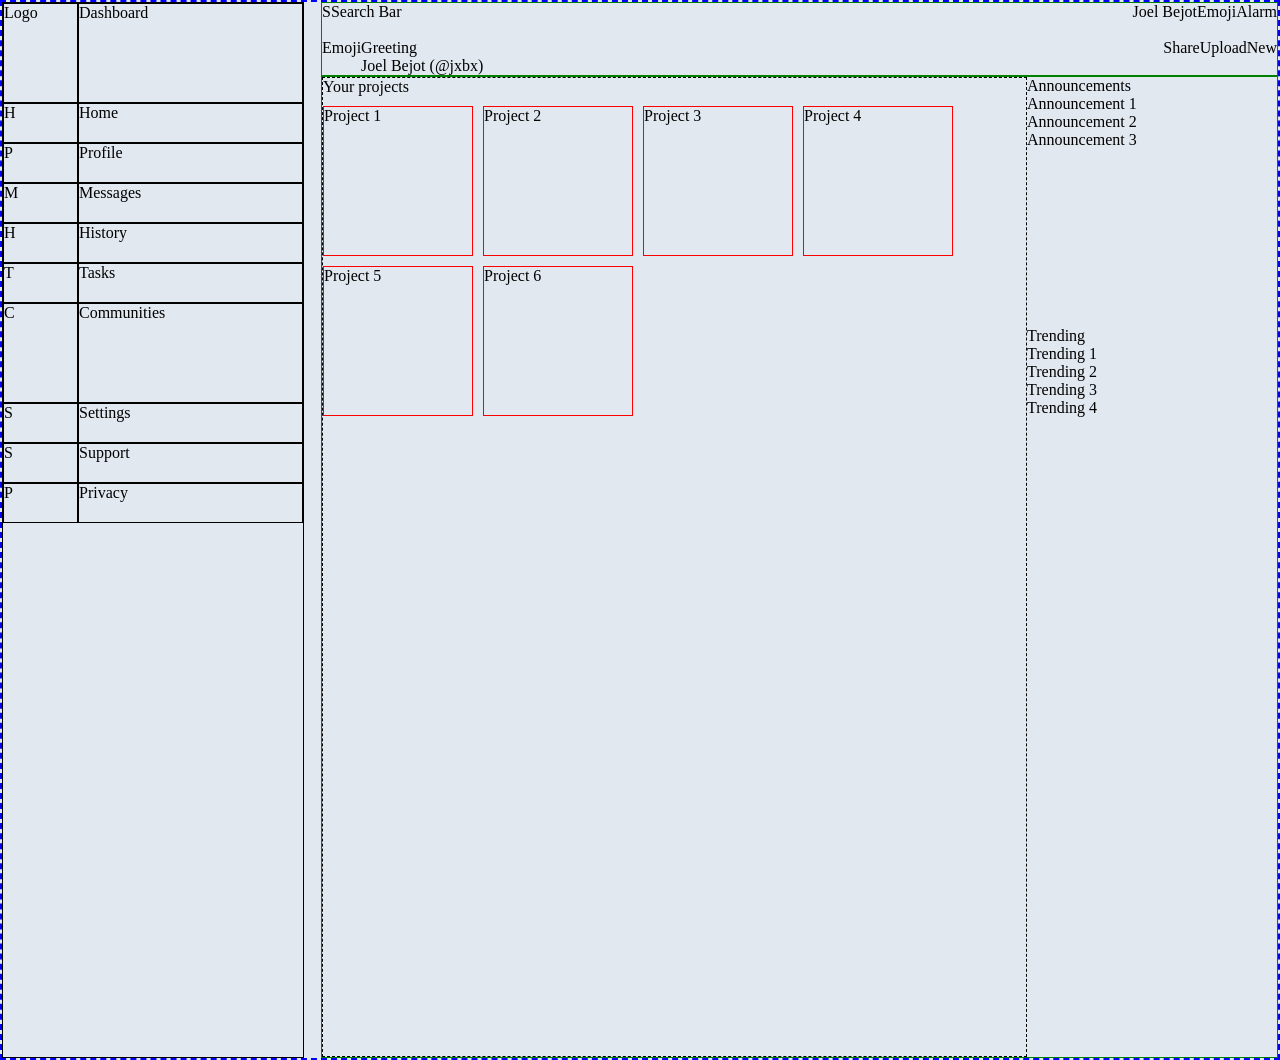
==== index.html @ d3bce4eb "working responsive frame" ====
<!DOCTYPE html>
<html lang="en">
<head>
  <meta charset="UTF-8">
  <meta name="viewport" content="width=device-width, initial-scale=1.0">
  <link rel="stylesheet" href="style.css">
  <title>Document</title>
</head>
<body>
  <div class="container">
    <div class="nav">
      <div class="nav-item">Logo</div>
      <div class="nav-item">Dashboard</div>
      <div class="nav-item">H</div>
      <div class="nav-item">Home</div>
      <div class="nav-item">P</div>
      <div class="nav-item">Profile</div>
      <div class="nav-item">M</div>
      <div class="nav-item">Messages</div>
      <div class="nav-item">H</div>
      <div class="nav-item">History</div>
      <div class="nav-item">T</div>
      <div class="nav-item">Tasks</div>
      <div class="nav-item">C</div>
      <div class="nav-item">Communities</div>
      <div class="nav-item">S</div>
      <div class="nav-item">Settings</div>
      <div class="nav-item">S</div>
      <div class="nav-item">Support</div>
      <div class="nav-item">P</div>
      <div class="nav-item">Privacy</div>
    </div>
    <div class="header">
      <div class="top-left">
        <div class="header-top">S</div>
        <div class="header-top">Search Bar</div>
      </div>
      <div class="top-right">
        <div class="header-top">Alarm</div>
        <div class="header-top">Emoji</div>
        <div class="header-top">Joel Bejot</div>
      </div>
      <div class="bottom-left">
        <div class="header-bottom">Emoji</div>
        <div class="header-bottom">
          <div class="name-top">Greeting</div>
          <div class="name-bottom">Joel Bejot (@jxbx)</div>
        </div>
      </div>
      <div class="bottom-right">
        <div class="header-bottom">New</div>
        <div class="header-bottom">Upload</div>
        <div class="header-bottom">Share</div>
      </div>
    </div>
    <div class="content">
      <div class="content-inner">
        <div class="projects">
          <div class="tile-header">Your projects</div>
          <div class="tiles">Project 1</div>
          <div class="tiles">Project 2</div>
          <div class="tiles">Project 3</div>
          <div class="tiles">Project 4</div>
          <div class="tiles">Project 5</div>
          <div class="tiles">Project 6</div>
        </div>
        <div class="right-sidebar">
          <div class="announcements">Announcements
            <div class="announcements-inner">Announcement 1</div>
            <div class="announcements-inner">Announcement 2</div>
            <div class="announcements-inner">Announcement 3</div>
          </div>
          <div class="trending">Trending
            <div class="trending-inner">Trending 1</div>
            <div class="trending-inner">Trending 2</div>
            <div class="trending-inner">Trending 3</div>
            <div class="trending-inner">Trending 4</div>
          </div>
        </div>
      </div>
    </div>
  </div>
</body>
</html>
---- style.css ----
* {
  margin: 0px;
  padding: 0px;
  background-color: #e2e8f0
}

.nav, .nav-item {
  border: 1px solid black;
}

.container {
  display: grid;
  min-width: fit-content;
  grid-template-columns: 1fr 3fr;
  border: 2px dashed blue;
}

.nav {
  grid-column: 1/2;
  grid-row: 1/3;
  display: grid;
  min-width: 200px;
  max-width: 300px;
  grid-template-columns: 1fr 3fr;
  grid-template-rows: 100px repeat(5, 40px) 100px repeat(3, 40px);
}

.header {
  grid-column: 2/3;
  grid-row: 1/2;
  display: grid;
  grid-template-rows: 1fr 1fr;
}

.top-left, .top-right, .bottom-left, .bottom-right {
  display: flex;
}

.top-left, .bottom-left {
  flex-direction: row;
}

.top-right, .bottom-right {
  flex-direction: row-reverse;
}

.top-left, .top-right {
  grid-row: 1/2;
}

.bottom-left, .bottom-right {
  grid-row: 2/3;
}

.content {
  grid-column: 2/3;
  grid-row: 2/3;
}

.header, .content {
  border: 1px solid green;
}

.content-inner {
  display: grid;
  grid-template-columns: 1fr 250px;
}

.projects {
  display: grid;
  grid-template-columns: repeat(auto-fill, 150px);
  grid-template-rows: 1fr repeat(6, 150px);
  border: 1px dashed black;
  gap: 10px;
}

.tile-header {
  grid-column: 1/-1;
}

.tiles {
  border: 1px solid red;
}

.right-sidebar {
  display: grid;
  grid-template-columns: 100%;
  grid-template-rows: 250px 250px;
}

.announcements {
  display: flex;
  flex-direction: column;
}

.trending {
  display: flex;
  flex-direction: column;
}
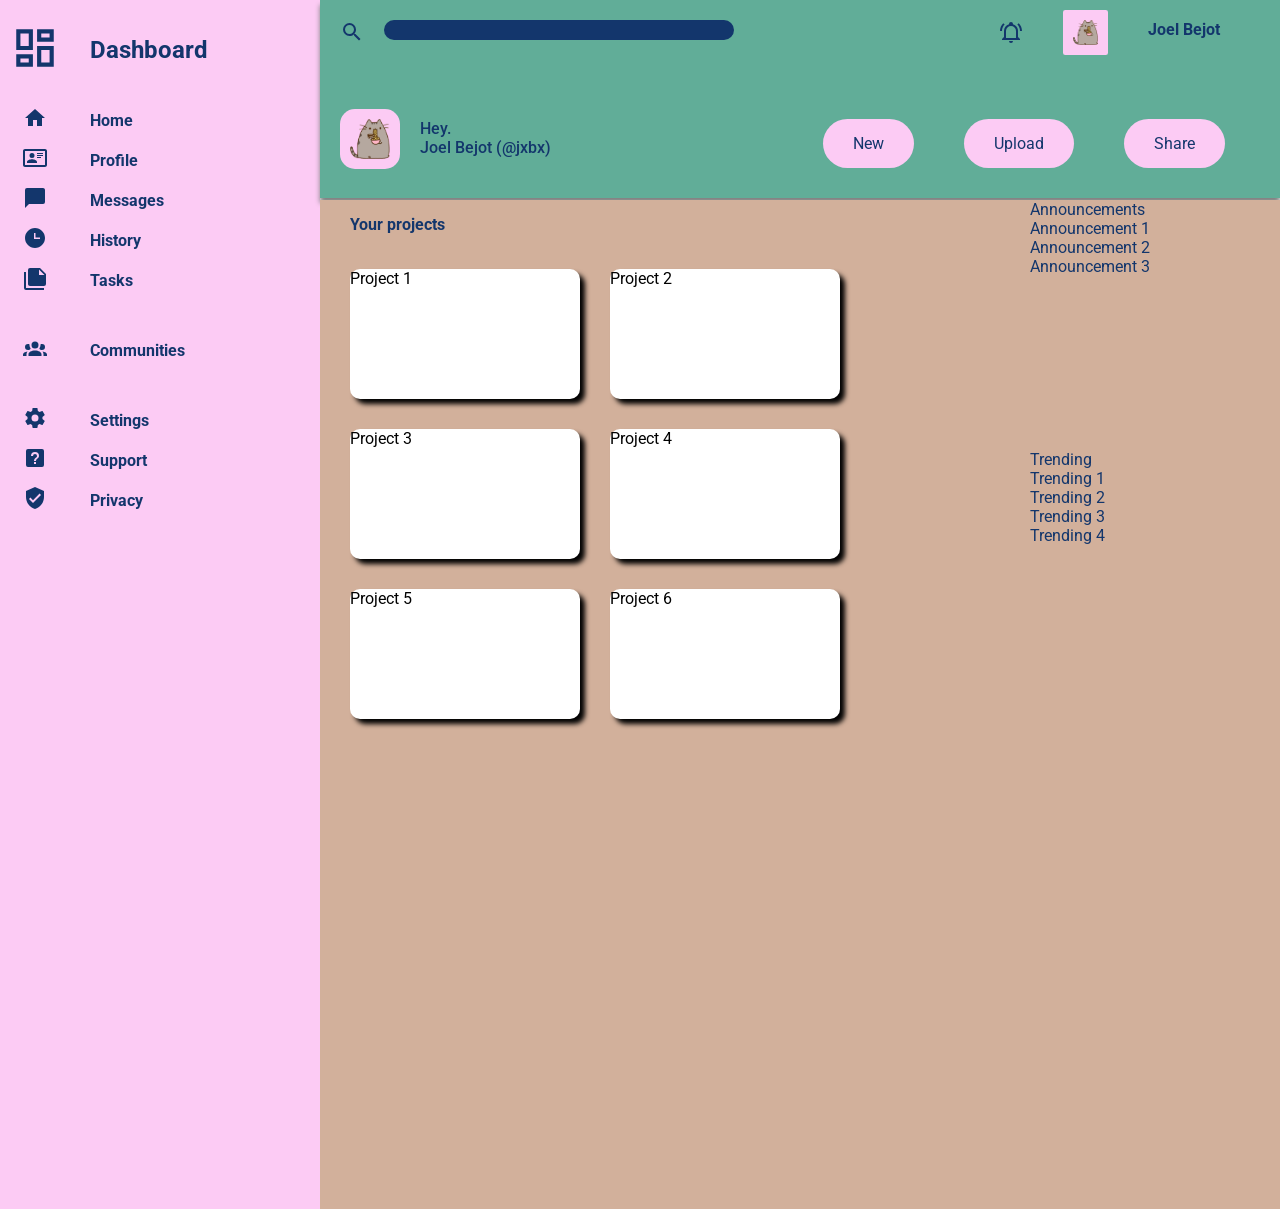
==== commit 7ef8d4d7: "working on design" ====
--- a/index.html
+++ b/index.html
@@ -4,53 +4,115 @@
   <meta charset="UTF-8">
   <meta name="viewport" content="width=device-width, initial-scale=1.0">
   <link rel="stylesheet" href="style.css">
+  <link rel="preconnect" href="https://fonts.googleapis.com">
+  <link rel="preconnect" href="https://fonts.gstatic.com" crossorigin>
+  <link href="https://fonts.googleapis.com/css2?family=Roboto:wght@400;500;700&display=swap" rel="stylesheet">
   <title>Document</title>
 </head>
 <body>
   <div class="container">
     <div class="nav">
-      <div class="nav-item">Logo</div>
-      <div class="nav-item">Dashboard</div>
-      <div class="nav-item">H</div>
-      <div class="nav-item">Home</div>
-      <div class="nav-item">P</div>
-      <div class="nav-item">Profile</div>
-      <div class="nav-item">M</div>
-      <div class="nav-item">Messages</div>
-      <div class="nav-item">H</div>
-      <div class="nav-item">History</div>
-      <div class="nav-item">T</div>
-      <div class="nav-item">Tasks</div>
-      <div class="nav-item">C</div>
-      <div class="nav-item">Communities</div>
-      <div class="nav-item">S</div>
-      <div class="nav-item">Settings</div>
-      <div class="nav-item">S</div>
-      <div class="nav-item">Support</div>
-      <div class="nav-item">P</div>
-      <div class="nav-item">Privacy</div>
+      <div class="nav-item icon">
+        <svg style="width:50px;height:50px" viewBox="0 0 24 24">
+          <path fill="currentColor" d="M19,5V7H15V5H19M9,5V11H5V5H9M19,13V19H15V13H19M9,17V19H5V17H9M21,3H13V9H21V3M11,3H3V13H11V3M21,11H13V21H21V11M11,15H3V21H11V15Z" />
+        </svg>
+      </div>
+      <div class="nav-item" id="dashboard">Dashboard</div>
+        
+        <div class="nav-item">
+          <svg style="width:50px;height:24px" viewBox="0 0 24 24">
+            <path fill="currentColor" d="M10,20V14H14V20H19V12H22L12,3L2,12H5V20H10Z" />
+          </svg>
+        </div>
+        <div class="nav-item">Home</div>
+        <div class="nav-item">
+          <svg style="width:50px;height:24px" viewBox="0 0 24 24">
+            <path fill="currentColor" d="M22,3H2C0.91,3.04 0.04,3.91 0,5V19C0.04,20.09 0.91,20.96 2,21H22C23.09,20.96 23.96,20.09 24,19V5C23.96,3.91 23.09,3.04 22,3M22,19H2V5H22V19M14,17V15.75C14,14.09 10.66,13.25 9,13.25C7.34,13.25 4,14.09 4,15.75V17H14M9,7A2.5,2.5 0 0,0 6.5,9.5A2.5,2.5 0 0,0 9,12A2.5,2.5 0 0,0 11.5,9.5A2.5,2.5 0 0,0 9,7M14,7V8H20V7H14M14,9V10H20V9H14M14,11V12H18V11H14" />
+          </svg>
+        </div>
+        <div class="nav-item">Profile</div>
+        <div class="nav-item">
+          <svg style="width:50px;height:24px" viewBox="0 0 24 24">
+            <path fill="currentColor" d="M20,2H4A2,2 0 0,0 2,4V22L6,18H20A2,2 0 0,0 22,16V4C22,2.89 21.1,2 20,2Z" />
+          </svg>
+        </div>
+        <div class="nav-item">Messages</div>
+        <div class="nav-item">
+          <svg style="width:50px;height:24px" viewBox="0 0 24 24">
+            <path fill="currentColor" d="M12 2C6.5 2 2 6.5 2 12C2 17.5 6.5 22 12 22C17.5 22 22 17.5 22 12S17.5 2 12 2M17 13H11V7H12.5V11.5H17V13Z" />
+          </svg>
+        </div>
+        <div class="nav-item">History</div>
+        <div class="nav-item">
+          <svg style="width:50px;height:24px" viewBox="0 0 24 24">
+            <path fill="currentColor" d="M16,9H21.5L16,3.5V9M7,2H17L23,8V18A2,2 0 0,1 21,20H7C5.89,20 5,19.1 5,18V4A2,2 0 0,1 7,2M3,6V22H21V24H3A2,2 0 0,1 1,22V6H3Z" />
+          </svg>
+        </div>
+        <div class="nav-item">Tasks</div>
+        <div class="nav-item">
+          <svg style="width:50px;height:24px" viewBox="0 0 24 24">
+            <path fill="currentColor" d="M12,5.5A3.5,3.5 0 0,1 15.5,9A3.5,3.5 0 0,1 12,12.5A3.5,3.5 0 0,1 8.5,9A3.5,3.5 0 0,1 12,5.5M5,8C5.56,8 6.08,8.15 6.53,8.42C6.38,9.85 6.8,11.27 7.66,12.38C7.16,13.34 6.16,14 5,14A3,3 0 0,1 2,11A3,3 0 0,1 5,8M19,8A3,3 0 0,1 22,11A3,3 0 0,1 19,14C17.84,14 16.84,13.34 16.34,12.38C17.2,11.27 17.62,9.85 17.47,8.42C17.92,8.15 18.44,8 19,8M5.5,18.25C5.5,16.18 8.41,14.5 12,14.5C15.59,14.5 18.5,16.18 18.5,18.25V20H5.5V18.25M0,20V18.5C0,17.11 1.89,15.94 4.45,15.6C3.86,16.28 3.5,17.22 3.5,18.25V20H0M24,20H20.5V18.25C20.5,17.22 20.14,16.28 19.55,15.6C22.11,15.94 24,17.11 24,18.5V20Z" />
+          </svg>
+        </div>
+        <div class="nav-item">Communities</div>
+        <div class="nav-item">
+          <svg style="width:50px;height:24px" viewBox="0 0 24 24">
+            <path fill="currentColor" d="M12,15.5A3.5,3.5 0 0,1 8.5,12A3.5,3.5 0 0,1 12,8.5A3.5,3.5 0 0,1 15.5,12A3.5,3.5 0 0,1 12,15.5M19.43,12.97C19.47,12.65 19.5,12.33 19.5,12C19.5,11.67 19.47,11.34 19.43,11L21.54,9.37C21.73,9.22 21.78,8.95 21.66,8.73L19.66,5.27C19.54,5.05 19.27,4.96 19.05,5.05L16.56,6.05C16.04,5.66 15.5,5.32 14.87,5.07L14.5,2.42C14.46,2.18 14.25,2 14,2H10C9.75,2 9.54,2.18 9.5,2.42L9.13,5.07C8.5,5.32 7.96,5.66 7.44,6.05L4.95,5.05C4.73,4.96 4.46,5.05 4.34,5.27L2.34,8.73C2.21,8.95 2.27,9.22 2.46,9.37L4.57,11C4.53,11.34 4.5,11.67 4.5,12C4.5,12.33 4.53,12.65 4.57,12.97L2.46,14.63C2.27,14.78 2.21,15.05 2.34,15.27L4.34,18.73C4.46,18.95 4.73,19.03 4.95,18.95L7.44,17.94C7.96,18.34 8.5,18.68 9.13,18.93L9.5,21.58C9.54,21.82 9.75,22 10,22H14C14.25,22 14.46,21.82 14.5,21.58L14.87,18.93C15.5,18.67 16.04,18.34 16.56,17.94L19.05,18.95C19.27,19.03 19.54,18.95 19.66,18.73L21.66,15.27C21.78,15.05 21.73,14.78 21.54,14.63L19.43,12.97Z" />
+          </svg>
+        </div>
+        <div class="nav-item">Settings</div>
+        <div class="nav-item">
+          <svg style="width:50px;height:24px" viewBox="0 0 24 24">
+            <path fill="currentColor" d="M11,18H13V16H11V18M12,6A4,4 0 0,0 8,10H10A2,2 0 0,1 12,8A2,2 0 0,1 14,10C14,12 11,11.75 11,15H13C13,12.75 16,12.5 16,10A4,4 0 0,0 12,6M5,3H19A2,2 0 0,1 21,5V19A2,2 0 0,1 19,21H5A2,2 0 0,1 3,19V5A2,2 0 0,1 5,3Z" />
+          </svg>
+        </div>
+        <div class="nav-item">Support</div>
+        <div class="nav-item">
+          <svg style="width:50px;height:24px" viewBox="0 0 24 24">
+            <path fill="currentColor" d="M10,17L6,13L7.41,11.59L10,14.17L16.59,7.58L18,9M12,1L3,5V11C3,16.55 6.84,21.74 12,23C17.16,21.74 21,16.55 21,11V5L12,1Z" />
+          </svg>
+        </div>
+        <div class="nav-item">Privacy</div>
+      
     </div>
     <div class="header">
       <div class="top-left">
-        <div class="header-top">S</div>
-        <div class="header-top">Search Bar</div>
+        <div class="header-top" id="search-magnify">
+          <label for="search-bar">
+            <svg style="width:24px;height:24px" viewBox="0 0 24 24">
+              <path fill="currentColor" d="M9.5,3A6.5,6.5 0 0,1 16,9.5C16,11.11 15.41,12.59 14.44,13.73L14.71,14H15.5L20.5,19L19,20.5L14,15.5V14.71L13.73,14.44C12.59,15.41 11.11,16 9.5,16A6.5,6.5 0 0,1 3,9.5A6.5,6.5 0 0,1 9.5,3M9.5,5C7,5 5,7 5,9.5C5,12 7,14 9.5,14C12,14 14,12 14,9.5C14,7 12,5 9.5,5Z" />
+            </svg>
+          </label>
+        </div>
+        <div class="header-top">
+          <input type="text" name="search-bar" id="search-bar">
+        </div>
       </div>
       <div class="top-right">
-        <div class="header-top">Alarm</div>
-        <div class="header-top">Emoji</div>
-        <div class="header-top">Joel Bejot</div>
+        <div class="header-top" id="name">Joel Bejot</div>
+        
+        <div class="header-top">
+          <img src="pusheen.PNG" alt="pusheen cat" id="pusheen">
+        </div>
+        <div class="header-top">
+          <svg style="width:24px;height:24px" viewBox="0 0 24 24" id="bell">
+            <path fill="currentColor" d="M10,21H14A2,2 0 0,1 12,23A2,2 0 0,1 10,21M21,19V20H3V19L5,17V11C5,7.9 7.03,5.17 10,4.29C10,4.19 10,4.1 10,4A2,2 0 0,1 12,2A2,2 0 0,1 14,4C14,4.1 14,4.19 14,4.29C16.97,5.17 19,7.9 19,11V17L21,19M17,11A5,5 0 0,0 12,6A5,5 0 0,0 7,11V18H17V11M19.75,3.19L18.33,4.61C20.04,6.3 21,8.6 21,11H23C23,8.07 21.84,5.25 19.75,3.19M1,11H3C3,8.6 3.96,6.3 5.67,4.61L4.25,3.19C2.16,5.25 1,8.07 1,11Z" />
+          </svg>
+        </div>
       </div>
       <div class="bottom-left">
-        <div class="header-bottom">Emoji</div>
         <div class="header-bottom">
-          <div class="name-top">Greeting</div>
+          <img src="pusheen.PNG" alt="pusheen cat" id="pusheen2">
+        </div>
+        <div class="header-bottom">
+          <div class="name-top">Hey.</div>
           <div class="name-bottom">Joel Bejot (@jxbx)</div>
         </div>
       </div>
       <div class="bottom-right">
-        <div class="header-bottom">New</div>
-        <div class="header-bottom">Upload</div>
-        <div class="header-bottom">Share</div>
+        <div class="header-bottom" id="share">Share</div>
+        <div class="header-bottom" id="upload">Upload</div>
+        <div class="header-bottom" id="new">New</div>
       </div>
     </div>
     <div class="content">
--- a/style.css
+++ b/style.css
@@ -1,28 +1,42 @@
 * {
   margin: 0px;
   padding: 0px;
-  background-color: #e2e8f0
-}
-
-.nav, .nav-item {
-  border: 1px solid black;
+  color: #13366c;
+  font-family: "Roboto", Calibri, Verdana, Geneva, Tahoma, sans-serif;
 }
 
 .container {
   display: grid;
   min-width: fit-content;
   grid-template-columns: 1fr 3fr;
-  border: 2px dashed blue;
 }
 
 .nav {
+  color: #fccbf4;
   grid-column: 1/2;
   grid-row: 1/3;
   display: grid;
   min-width: 200px;
-  max-width: 300px;
+  max-width: 600px;
   grid-template-columns: 1fr 3fr;
   grid-template-rows: 100px repeat(5, 40px) 100px repeat(3, 40px);
+}
+
+.nav-item {
+  margin: auto 10px;
+  font-weight: bolder;
+}
+
+.nav-item svg {
+  background-color: #fccbf4;
+}
+
+.nav, .nav-item {
+  background-color: #fccbf4;
+}
+
+#dashboard {
+  font-size: 24px;
 }
 
 .header {
@@ -30,6 +44,13 @@
   grid-row: 1/2;
   display: grid;
   grid-template-rows: 1fr 1fr;
+  box-shadow: 0px 5px 5px grey;
+  margin-bottom: 2px;
+  background-color: #61ad98;
+}
+
+.header-top, .header-bottom {
+  margin-bottom: 25px;
 }
 
 .top-left, .top-right, .bottom-left, .bottom-right {
@@ -52,14 +73,93 @@
   grid-row: 2/3;
 }
 
+#search-magnify {
+  padding: 10px;
+  margin-top: 10px;
+  margin-left: 10px;
+  margin-right: 10px;
+}
+
+input[type=text] {
+  margin-top: 20px;
+  height: 20px;
+  background-color: #13366c;
+  border-radius: 18px;
+  border: none;
+  color: #160c0d;
+  width: 350px;
+}
+
+input[type=text]:focus {
+  outline: none;
+}
+
+.top-right {
+  margin: 10px;
+}
+
+#name {
+  margin-top: 10px;
+  margin-right: 50px;
+  margin-left: 20px;
+  font-weight: bold;
+}
+
+#pusheen {
+  height: 25px;
+  width: 25px;
+  margin-right: 20px;
+  margin-left: 20px;
+  padding: 10px;
+  background-color: #fccbf4;
+  border-radius: 5%;
+  border: none;
+}
+
+#bell {
+  margin-top: 10px;
+  margin-right: 20px;
+}
+
+#pusheen2 {
+  height: 40px;
+  width: 40px;
+  padding: 10px;
+  margin: auto 20px auto 20px;
+  background-color: #fccbf4;
+  border-radius: 25%;
+}
+
+.name-top {
+  margin-top: 10px;
+}
+
+.name-top, .name-bottom {
+  font-weight: 500;
+}
+
+#new, #upload, #share {
+  background-color: #fccbf4;
+  border-radius: 25px;
+  padding: 15px 30px;
+  margin: auto 25px;
+}
+
+.bottom-left {
+  margin-top: 10px;
+}
+
+.bottom-right {
+  margin: 0px 30px 10px 30px;
+}
+
 .content {
+  background-color: #d2b09b;
   grid-column: 2/3;
   grid-row: 2/3;
 }
 
-.header, .content {
-  border: 1px solid green;
-}
+
 
 .content-inner {
   display: grid;
@@ -68,18 +168,24 @@
 
 .projects {
   display: grid;
-  grid-template-columns: repeat(auto-fill, 150px);
+  grid-template-columns: repeat(auto-fill, 250px);
   grid-template-rows: 1fr repeat(6, 150px);
-  border: 1px dashed black;
   gap: 10px;
+  margin-left: 20px;
 }
 
 .tile-header {
   grid-column: 1/-1;
+  font-weight: bold;
+  margin: 15px 10px;
 }
 
 .tiles {
-  border: 1px solid red;
+  margin: 10px 10px;
+  color: black;
+  background-color: white;
+  box-shadow: 5px 5px 5px black;
+  border-radius: 10px;
 }
 
 .right-sidebar {
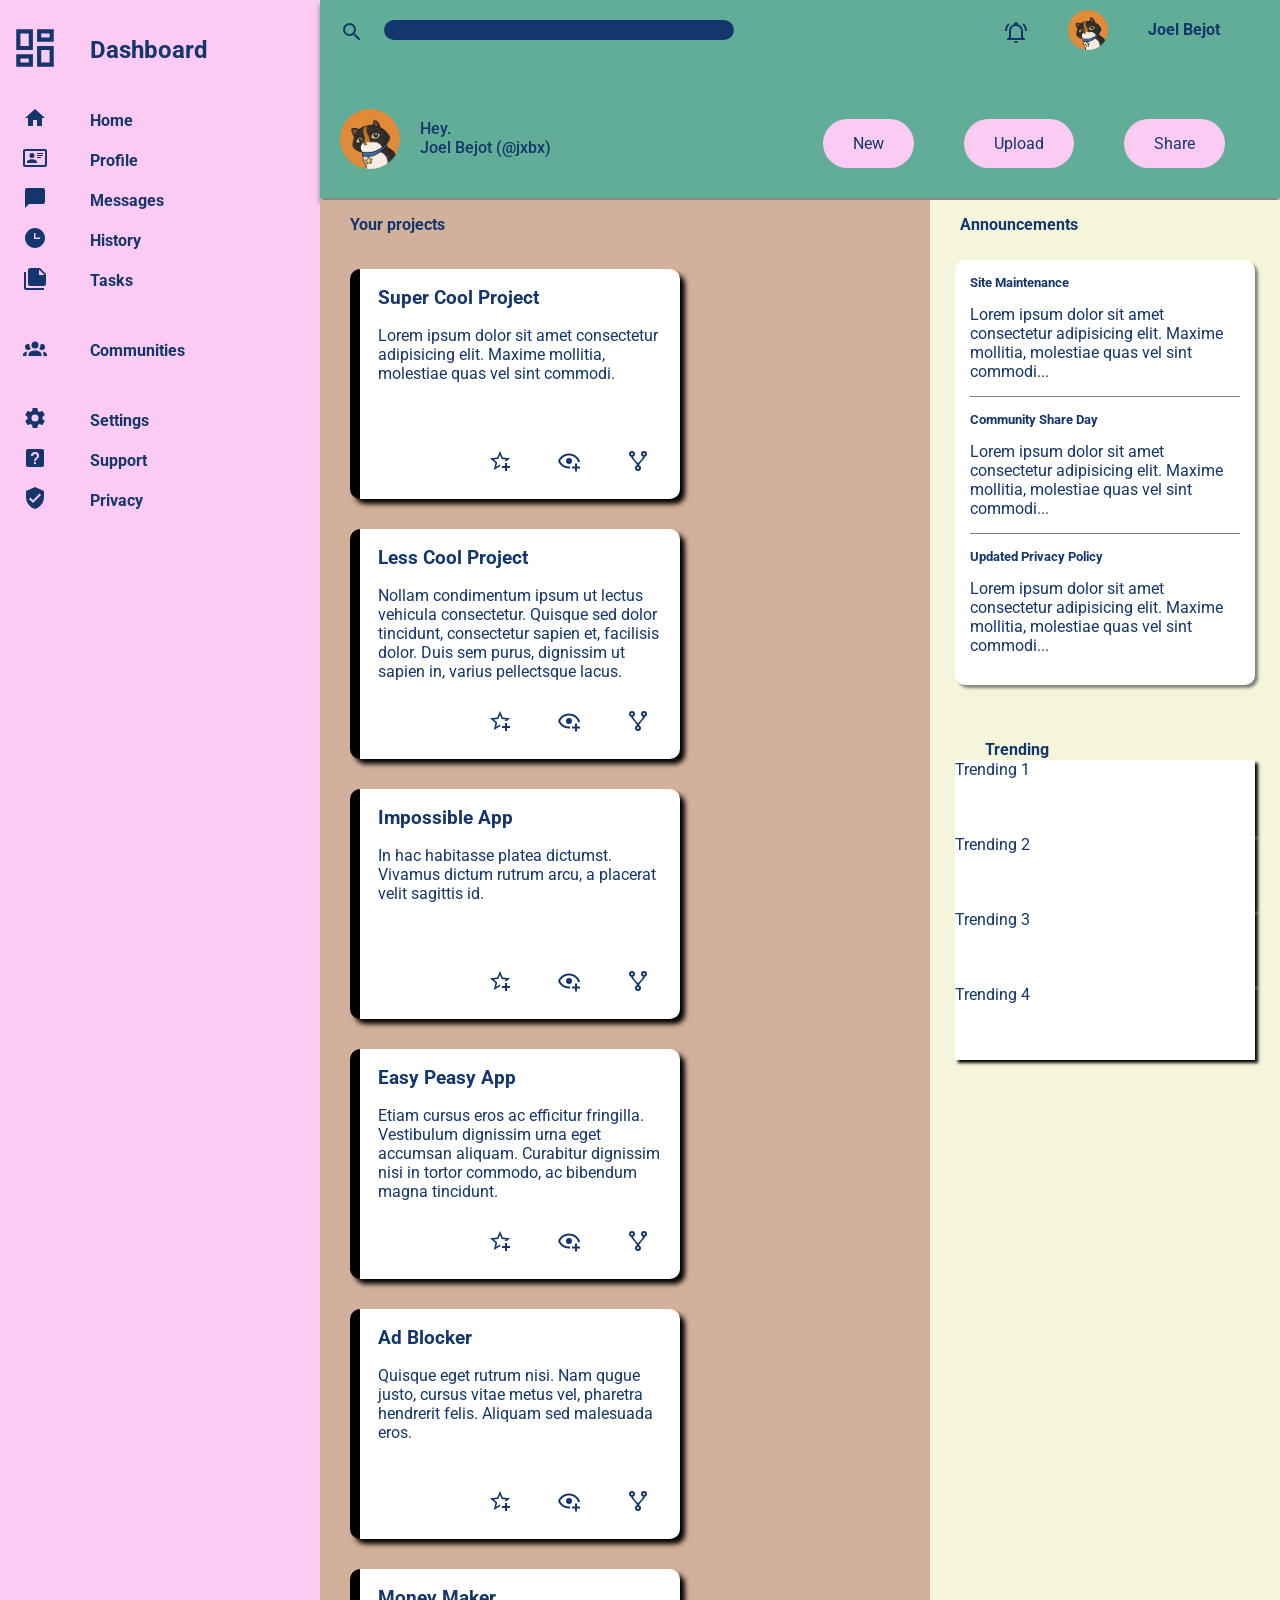
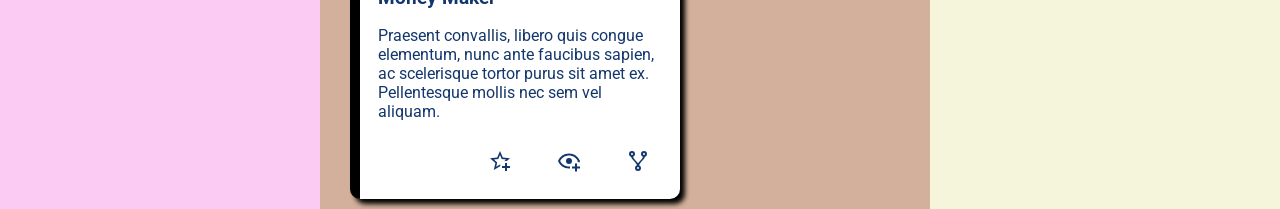
==== commit aa2ec3ec: "working" ====
--- a/index.html
+++ b/index.html
@@ -92,7 +92,7 @@
         <div class="header-top" id="name">Joel Bejot</div>
         
         <div class="header-top">
-          <img src="pusheen.PNG" alt="pusheen cat" id="pusheen">
+          <img src="cat-avatar.png" alt="cat-avatar" id="cat-avatar-sm">
         </div>
         <div class="header-top">
           <svg style="width:24px;height:24px" viewBox="0 0 24 24" id="bell">
@@ -102,7 +102,7 @@
       </div>
       <div class="bottom-left">
         <div class="header-bottom">
-          <img src="pusheen.PNG" alt="pusheen cat" id="pusheen2">
+          <img src="cat-avatar.png" alt="cat-avatar" id="cat-avatar-med">
         </div>
         <div class="header-bottom">
           <div class="name-top">Hey.</div>
@@ -119,24 +119,164 @@
       <div class="content-inner">
         <div class="projects">
           <div class="tile-header">Your projects</div>
-          <div class="tiles">Project 1</div>
-          <div class="tiles">Project 2</div>
-          <div class="tiles">Project 3</div>
-          <div class="tiles">Project 4</div>
-          <div class="tiles">Project 5</div>
-          <div class="tiles">Project 6</div>
+          <div class="tiles">
+              <div class="tile-content">
+                <h3>Super Cool Project</h3>
+                <p>Lorem ipsum dolor sit amet consectetur adipisicing elit. Maxime mollitia, molestiae quas vel sint commodi.</p>
+              </div>
+              <div class="icons">
+                <div class="star">
+                  <svg style="width:24px;height:24px" viewBox="0 0 24 24">
+                    <path fill="currentColor" d="M5.8 21L7.4 14L2 9.2L9.2 8.6L12 2L14.8 8.6L22 9.2L18.8 12H18C17.3 12 16.6 12.1 15.9 12.4L18.1 10.5L13.7 10.1L12 6.1L10.3 10.1L5.9 10.5L9.2 13.4L8.2 17.7L12 15.4L12.5 15.7C12.3 16.2 12.1 16.8 12.1 17.3L5.8 21M17 14V17H14V19H17V22H19V19H22V17H19V14H17Z" />
+                  </svg>
+                </div>
+                <div class="eye">
+                  <svg style="width:24px;height:24px" viewBox="0 0 24 24">
+                    <path fill="currentColor" d="M12,4.5C7,4.5 2.73,7.61 1,12C2.73,16.39 7,19.5 12,19.5C12.36,19.5 12.72,19.5 13.08,19.45C13.03,19.13 13,18.82 13,18.5C13,18.14 13.04,17.78 13.1,17.42C12.74,17.46 12.37,17.5 12,17.5C8.24,17.5 4.83,15.36 3.18,12C4.83,8.64 8.24,6.5 12,6.5C15.76,6.5 19.17,8.64 20.82,12C20.7,12.24 20.56,12.45 20.43,12.68C21.09,12.84 21.72,13.11 22.29,13.5C22.56,13 22.8,12.5 23,12C21.27,7.61 17,4.5 12,4.5M12,9A3,3 0 0,0 9,12A3,3 0 0,0 12,15A3,3 0 0,0 15,12A3,3 0 0,0 12,9M18,14.5V17.5H15V19.5H18V22.5H20V19.5H23V17.5H20V14.5H18Z" />
+                  </svg>
+                </div>
+                <div class="share">
+                  <svg style="width:24px;height:24px" viewBox="0 0 24 24">
+                    <path fill="currentColor" d="M6,2A3,3 0 0,1 9,5C9,6.28 8.19,7.38 7.06,7.81C7.15,8.27 7.39,8.83 8,9.63C9,10.92 11,12.83 12,14.17C13,12.83 15,10.92 16,9.63C16.61,8.83 16.85,8.27 16.94,7.81C15.81,7.38 15,6.28 15,5A3,3 0 0,1 18,2A3,3 0 0,1 21,5C21,6.32 20.14,7.45 18.95,7.85C18.87,8.37 18.64,9 18,9.83C17,11.17 15,13.08 14,14.38C13.39,15.17 13.15,15.73 13.06,16.19C14.19,16.62 15,17.72 15,19A3,3 0 0,1 12,22A3,3 0 0,1 9,19C9,17.72 9.81,16.62 10.94,16.19C10.85,15.73 10.61,15.17 10,14.38C9,13.08 7,11.17 6,9.83C5.36,9 5.13,8.37 5.05,7.85C3.86,7.45 3,6.32 3,5A3,3 0 0,1 6,2M6,4A1,1 0 0,0 5,5A1,1 0 0,0 6,6A1,1 0 0,0 7,5A1,1 0 0,0 6,4M18,4A1,1 0 0,0 17,5A1,1 0 0,0 18,6A1,1 0 0,0 19,5A1,1 0 0,0 18,4M12,18A1,1 0 0,0 11,19A1,1 0 0,0 12,20A1,1 0 0,0 13,19A1,1 0 0,0 12,18Z" />
+                </svg>
+                </div>
+              </div>
+          </div>
+          <div class="tiles">
+            <div class="tile-content">
+              <h3>Less Cool Project</h3>
+              <p>Nollam condimentum ipsum ut lectus vehicula consectetur. Quisque sed dolor tincidunt, consectetur sapien et, facilisis dolor. Duis sem purus, dignissim ut sapien in, varius pellectsque lacus.</p>
+            </div>
+            <div class="icons">
+              <div class="star">
+                <svg style="width:24px;height:24px" viewBox="0 0 24 24">
+                  <path fill="currentColor" d="M5.8 21L7.4 14L2 9.2L9.2 8.6L12 2L14.8 8.6L22 9.2L18.8 12H18C17.3 12 16.6 12.1 15.9 12.4L18.1 10.5L13.7 10.1L12 6.1L10.3 10.1L5.9 10.5L9.2 13.4L8.2 17.7L12 15.4L12.5 15.7C12.3 16.2 12.1 16.8 12.1 17.3L5.8 21M17 14V17H14V19H17V22H19V19H22V17H19V14H17Z" />
+                </svg>
+              </div>
+              <div class="eye">
+                <svg style="width:24px;height:24px" viewBox="0 0 24 24">
+                  <path fill="currentColor" d="M12,4.5C7,4.5 2.73,7.61 1,12C2.73,16.39 7,19.5 12,19.5C12.36,19.5 12.72,19.5 13.08,19.45C13.03,19.13 13,18.82 13,18.5C13,18.14 13.04,17.78 13.1,17.42C12.74,17.46 12.37,17.5 12,17.5C8.24,17.5 4.83,15.36 3.18,12C4.83,8.64 8.24,6.5 12,6.5C15.76,6.5 19.17,8.64 20.82,12C20.7,12.24 20.56,12.45 20.43,12.68C21.09,12.84 21.72,13.11 22.29,13.5C22.56,13 22.8,12.5 23,12C21.27,7.61 17,4.5 12,4.5M12,9A3,3 0 0,0 9,12A3,3 0 0,0 12,15A3,3 0 0,0 15,12A3,3 0 0,0 12,9M18,14.5V17.5H15V19.5H18V22.5H20V19.5H23V17.5H20V14.5H18Z" />
+                </svg>
+              </div>
+              <div class="share">
+                <svg style="width:24px;height:24px" viewBox="0 0 24 24">
+                  <path fill="currentColor" d="M6,2A3,3 0 0,1 9,5C9,6.28 8.19,7.38 7.06,7.81C7.15,8.27 7.39,8.83 8,9.63C9,10.92 11,12.83 12,14.17C13,12.83 15,10.92 16,9.63C16.61,8.83 16.85,8.27 16.94,7.81C15.81,7.38 15,6.28 15,5A3,3 0 0,1 18,2A3,3 0 0,1 21,5C21,6.32 20.14,7.45 18.95,7.85C18.87,8.37 18.64,9 18,9.83C17,11.17 15,13.08 14,14.38C13.39,15.17 13.15,15.73 13.06,16.19C14.19,16.62 15,17.72 15,19A3,3 0 0,1 12,22A3,3 0 0,1 9,19C9,17.72 9.81,16.62 10.94,16.19C10.85,15.73 10.61,15.17 10,14.38C9,13.08 7,11.17 6,9.83C5.36,9 5.13,8.37 5.05,7.85C3.86,7.45 3,6.32 3,5A3,3 0 0,1 6,2M6,4A1,1 0 0,0 5,5A1,1 0 0,0 6,6A1,1 0 0,0 7,5A1,1 0 0,0 6,4M18,4A1,1 0 0,0 17,5A1,1 0 0,0 18,6A1,1 0 0,0 19,5A1,1 0 0,0 18,4M12,18A1,1 0 0,0 11,19A1,1 0 0,0 12,20A1,1 0 0,0 13,19A1,1 0 0,0 12,18Z" />
+              </svg>
+              </div>
+            </div>
+        </div>
+        <div class="tiles">
+          <div class="tile-content">
+            <h3>Impossible App</h3>
+            <p>In hac habitasse platea dictumst. Vivamus dictum rutrum arcu, a placerat velit sagittis id.</p>
+          </div>
+          <div class="icons">
+            <div class="star">
+              <svg style="width:24px;height:24px" viewBox="0 0 24 24">
+                <path fill="currentColor" d="M5.8 21L7.4 14L2 9.2L9.2 8.6L12 2L14.8 8.6L22 9.2L18.8 12H18C17.3 12 16.6 12.1 15.9 12.4L18.1 10.5L13.7 10.1L12 6.1L10.3 10.1L5.9 10.5L9.2 13.4L8.2 17.7L12 15.4L12.5 15.7C12.3 16.2 12.1 16.8 12.1 17.3L5.8 21M17 14V17H14V19H17V22H19V19H22V17H19V14H17Z" />
+              </svg>
+            </div>
+            <div class="eye">
+              <svg style="width:24px;height:24px" viewBox="0 0 24 24">
+                <path fill="currentColor" d="M12,4.5C7,4.5 2.73,7.61 1,12C2.73,16.39 7,19.5 12,19.5C12.36,19.5 12.72,19.5 13.08,19.45C13.03,19.13 13,18.82 13,18.5C13,18.14 13.04,17.78 13.1,17.42C12.74,17.46 12.37,17.5 12,17.5C8.24,17.5 4.83,15.36 3.18,12C4.83,8.64 8.24,6.5 12,6.5C15.76,6.5 19.17,8.64 20.82,12C20.7,12.24 20.56,12.45 20.43,12.68C21.09,12.84 21.72,13.11 22.29,13.5C22.56,13 22.8,12.5 23,12C21.27,7.61 17,4.5 12,4.5M12,9A3,3 0 0,0 9,12A3,3 0 0,0 12,15A3,3 0 0,0 15,12A3,3 0 0,0 12,9M18,14.5V17.5H15V19.5H18V22.5H20V19.5H23V17.5H20V14.5H18Z" />
+              </svg>
+            </div>
+            <div class="share">
+              <svg style="width:24px;height:24px" viewBox="0 0 24 24">
+                <path fill="currentColor" d="M6,2A3,3 0 0,1 9,5C9,6.28 8.19,7.38 7.06,7.81C7.15,8.27 7.39,8.83 8,9.63C9,10.92 11,12.83 12,14.17C13,12.83 15,10.92 16,9.63C16.61,8.83 16.85,8.27 16.94,7.81C15.81,7.38 15,6.28 15,5A3,3 0 0,1 18,2A3,3 0 0,1 21,5C21,6.32 20.14,7.45 18.95,7.85C18.87,8.37 18.64,9 18,9.83C17,11.17 15,13.08 14,14.38C13.39,15.17 13.15,15.73 13.06,16.19C14.19,16.62 15,17.72 15,19A3,3 0 0,1 12,22A3,3 0 0,1 9,19C9,17.72 9.81,16.62 10.94,16.19C10.85,15.73 10.61,15.17 10,14.38C9,13.08 7,11.17 6,9.83C5.36,9 5.13,8.37 5.05,7.85C3.86,7.45 3,6.32 3,5A3,3 0 0,1 6,2M6,4A1,1 0 0,0 5,5A1,1 0 0,0 6,6A1,1 0 0,0 7,5A1,1 0 0,0 6,4M18,4A1,1 0 0,0 17,5A1,1 0 0,0 18,6A1,1 0 0,0 19,5A1,1 0 0,0 18,4M12,18A1,1 0 0,0 11,19A1,1 0 0,0 12,20A1,1 0 0,0 13,19A1,1 0 0,0 12,18Z" />
+            </svg>
+            </div>
+          </div>
+      </div>
+      <div class="tiles">
+        <div class="tile-content">
+          <h3>Easy Peasy App</h3>
+          <p>Etiam cursus eros ac efficitur fringilla. Vestibulum dignissim urna eget accumsan aliquam. Curabitur dignissim nisi in tortor commodo, ac bibendum magna tincidunt.</p>
+        </div>
+        <div class="icons">
+          <div class="star">
+            <svg style="width:24px;height:24px" viewBox="0 0 24 24">
+              <path fill="currentColor" d="M5.8 21L7.4 14L2 9.2L9.2 8.6L12 2L14.8 8.6L22 9.2L18.8 12H18C17.3 12 16.6 12.1 15.9 12.4L18.1 10.5L13.7 10.1L12 6.1L10.3 10.1L5.9 10.5L9.2 13.4L8.2 17.7L12 15.4L12.5 15.7C12.3 16.2 12.1 16.8 12.1 17.3L5.8 21M17 14V17H14V19H17V22H19V19H22V17H19V14H17Z" />
+            </svg>
+          </div>
+          <div class="eye">
+            <svg style="width:24px;height:24px" viewBox="0 0 24 24">
+              <path fill="currentColor" d="M12,4.5C7,4.5 2.73,7.61 1,12C2.73,16.39 7,19.5 12,19.5C12.36,19.5 12.72,19.5 13.08,19.45C13.03,19.13 13,18.82 13,18.5C13,18.14 13.04,17.78 13.1,17.42C12.74,17.46 12.37,17.5 12,17.5C8.24,17.5 4.83,15.36 3.18,12C4.83,8.64 8.24,6.5 12,6.5C15.76,6.5 19.17,8.64 20.82,12C20.7,12.24 20.56,12.45 20.43,12.68C21.09,12.84 21.72,13.11 22.29,13.5C22.56,13 22.8,12.5 23,12C21.27,7.61 17,4.5 12,4.5M12,9A3,3 0 0,0 9,12A3,3 0 0,0 12,15A3,3 0 0,0 15,12A3,3 0 0,0 12,9M18,14.5V17.5H15V19.5H18V22.5H20V19.5H23V17.5H20V14.5H18Z" />
+            </svg>
+          </div>
+          <div class="share">
+            <svg style="width:24px;height:24px" viewBox="0 0 24 24">
+              <path fill="currentColor" d="M6,2A3,3 0 0,1 9,5C9,6.28 8.19,7.38 7.06,7.81C7.15,8.27 7.39,8.83 8,9.63C9,10.92 11,12.83 12,14.17C13,12.83 15,10.92 16,9.63C16.61,8.83 16.85,8.27 16.94,7.81C15.81,7.38 15,6.28 15,5A3,3 0 0,1 18,2A3,3 0 0,1 21,5C21,6.32 20.14,7.45 18.95,7.85C18.87,8.37 18.64,9 18,9.83C17,11.17 15,13.08 14,14.38C13.39,15.17 13.15,15.73 13.06,16.19C14.19,16.62 15,17.72 15,19A3,3 0 0,1 12,22A3,3 0 0,1 9,19C9,17.72 9.81,16.62 10.94,16.19C10.85,15.73 10.61,15.17 10,14.38C9,13.08 7,11.17 6,9.83C5.36,9 5.13,8.37 5.05,7.85C3.86,7.45 3,6.32 3,5A3,3 0 0,1 6,2M6,4A1,1 0 0,0 5,5A1,1 0 0,0 6,6A1,1 0 0,0 7,5A1,1 0 0,0 6,4M18,4A1,1 0 0,0 17,5A1,1 0 0,0 18,6A1,1 0 0,0 19,5A1,1 0 0,0 18,4M12,18A1,1 0 0,0 11,19A1,1 0 0,0 12,20A1,1 0 0,0 13,19A1,1 0 0,0 12,18Z" />
+          </svg>
+          </div>
+        </div>
+    </div>
+    <div class="tiles">
+      <div class="tile-content">
+        <h3>Ad Blocker</h3>
+        <p>Quisque eget rutrum nisi. Nam qugue justo, cursus vitae metus vel, pharetra hendrerit felis. Aliquam sed malesuada eros.</p>
+      </div>
+      <div class="icons">
+        <div class="star">
+          <svg style="width:24px;height:24px" viewBox="0 0 24 24">
+            <path fill="currentColor" d="M5.8 21L7.4 14L2 9.2L9.2 8.6L12 2L14.8 8.6L22 9.2L18.8 12H18C17.3 12 16.6 12.1 15.9 12.4L18.1 10.5L13.7 10.1L12 6.1L10.3 10.1L5.9 10.5L9.2 13.4L8.2 17.7L12 15.4L12.5 15.7C12.3 16.2 12.1 16.8 12.1 17.3L5.8 21M17 14V17H14V19H17V22H19V19H22V17H19V14H17Z" />
+          </svg>
+        </div>
+        <div class="eye">
+          <svg style="width:24px;height:24px" viewBox="0 0 24 24">
+            <path fill="currentColor" d="M12,4.5C7,4.5 2.73,7.61 1,12C2.73,16.39 7,19.5 12,19.5C12.36,19.5 12.72,19.5 13.08,19.45C13.03,19.13 13,18.82 13,18.5C13,18.14 13.04,17.78 13.1,17.42C12.74,17.46 12.37,17.5 12,17.5C8.24,17.5 4.83,15.36 3.18,12C4.83,8.64 8.24,6.5 12,6.5C15.76,6.5 19.17,8.64 20.82,12C20.7,12.24 20.56,12.45 20.43,12.68C21.09,12.84 21.72,13.11 22.29,13.5C22.56,13 22.8,12.5 23,12C21.27,7.61 17,4.5 12,4.5M12,9A3,3 0 0,0 9,12A3,3 0 0,0 12,15A3,3 0 0,0 15,12A3,3 0 0,0 12,9M18,14.5V17.5H15V19.5H18V22.5H20V19.5H23V17.5H20V14.5H18Z" />
+          </svg>
+        </div>
+        <div class="share">
+          <svg style="width:24px;height:24px" viewBox="0 0 24 24">
+            <path fill="currentColor" d="M6,2A3,3 0 0,1 9,5C9,6.28 8.19,7.38 7.06,7.81C7.15,8.27 7.39,8.83 8,9.63C9,10.92 11,12.83 12,14.17C13,12.83 15,10.92 16,9.63C16.61,8.83 16.85,8.27 16.94,7.81C15.81,7.38 15,6.28 15,5A3,3 0 0,1 18,2A3,3 0 0,1 21,5C21,6.32 20.14,7.45 18.95,7.85C18.87,8.37 18.64,9 18,9.83C17,11.17 15,13.08 14,14.38C13.39,15.17 13.15,15.73 13.06,16.19C14.19,16.62 15,17.72 15,19A3,3 0 0,1 12,22A3,3 0 0,1 9,19C9,17.72 9.81,16.62 10.94,16.19C10.85,15.73 10.61,15.17 10,14.38C9,13.08 7,11.17 6,9.83C5.36,9 5.13,8.37 5.05,7.85C3.86,7.45 3,6.32 3,5A3,3 0 0,1 6,2M6,4A1,1 0 0,0 5,5A1,1 0 0,0 6,6A1,1 0 0,0 7,5A1,1 0 0,0 6,4M18,4A1,1 0 0,0 17,5A1,1 0 0,0 18,6A1,1 0 0,0 19,5A1,1 0 0,0 18,4M12,18A1,1 0 0,0 11,19A1,1 0 0,0 12,20A1,1 0 0,0 13,19A1,1 0 0,0 12,18Z" />
+        </svg>
+        </div>
+      </div>
+  </div>
+  <div class="tiles">
+    <div class="tile-content">
+      <h3>Money Maker</h3>
+      <p>Praesent convallis, libero quis congue elementum, nunc ante faucibus sapien, ac scelerisque tortor purus sit amet ex. Pellentesque mollis nec sem vel aliquam.</p>
+    </div>
+    <div class="icons">
+      <div class="star">
+        <svg style="width:24px;height:24px" viewBox="0 0 24 24">
+          <path fill="currentColor" d="M5.8 21L7.4 14L2 9.2L9.2 8.6L12 2L14.8 8.6L22 9.2L18.8 12H18C17.3 12 16.6 12.1 15.9 12.4L18.1 10.5L13.7 10.1L12 6.1L10.3 10.1L5.9 10.5L9.2 13.4L8.2 17.7L12 15.4L12.5 15.7C12.3 16.2 12.1 16.8 12.1 17.3L5.8 21M17 14V17H14V19H17V22H19V19H22V17H19V14H17Z" />
+        </svg>
+      </div>
+      <div class="eye">
+        <svg style="width:24px;height:24px" viewBox="0 0 24 24">
+          <path fill="currentColor" d="M12,4.5C7,4.5 2.73,7.61 1,12C2.73,16.39 7,19.5 12,19.5C12.36,19.5 12.72,19.5 13.08,19.45C13.03,19.13 13,18.82 13,18.5C13,18.14 13.04,17.78 13.1,17.42C12.74,17.46 12.37,17.5 12,17.5C8.24,17.5 4.83,15.36 3.18,12C4.83,8.64 8.24,6.5 12,6.5C15.76,6.5 19.17,8.64 20.82,12C20.7,12.24 20.56,12.45 20.43,12.68C21.09,12.84 21.72,13.11 22.29,13.5C22.56,13 22.8,12.5 23,12C21.27,7.61 17,4.5 12,4.5M12,9A3,3 0 0,0 9,12A3,3 0 0,0 12,15A3,3 0 0,0 15,12A3,3 0 0,0 12,9M18,14.5V17.5H15V19.5H18V22.5H20V19.5H23V17.5H20V14.5H18Z" />
+        </svg>
+      </div>
+      <div class="share">
+        <svg style="width:24px;height:24px" viewBox="0 0 24 24">
+          <path fill="currentColor" d="M6,2A3,3 0 0,1 9,5C9,6.28 8.19,7.38 7.06,7.81C7.15,8.27 7.39,8.83 8,9.63C9,10.92 11,12.83 12,14.17C13,12.83 15,10.92 16,9.63C16.61,8.83 16.85,8.27 16.94,7.81C15.81,7.38 15,6.28 15,5A3,3 0 0,1 18,2A3,3 0 0,1 21,5C21,6.32 20.14,7.45 18.95,7.85C18.87,8.37 18.64,9 18,9.83C17,11.17 15,13.08 14,14.38C13.39,15.17 13.15,15.73 13.06,16.19C14.19,16.62 15,17.72 15,19A3,3 0 0,1 12,22A3,3 0 0,1 9,19C9,17.72 9.81,16.62 10.94,16.19C10.85,15.73 10.61,15.17 10,14.38C9,13.08 7,11.17 6,9.83C5.36,9 5.13,8.37 5.05,7.85C3.86,7.45 3,6.32 3,5A3,3 0 0,1 6,2M6,4A1,1 0 0,0 5,5A1,1 0 0,0 6,6A1,1 0 0,0 7,5A1,1 0 0,0 6,4M18,4A1,1 0 0,0 17,5A1,1 0 0,0 18,6A1,1 0 0,0 19,5A1,1 0 0,0 18,4M12,18A1,1 0 0,0 11,19A1,1 0 0,0 12,20A1,1 0 0,0 13,19A1,1 0 0,0 12,18Z" />
+      </svg>
+      </div>
+    </div>
+</div>
         </div>
         <div class="right-sidebar">
-          <div class="announcements">Announcements
-            <div class="announcements-inner">Announcement 1</div>
-            <div class="announcements-inner">Announcement 2</div>
-            <div class="announcements-inner">Announcement 3</div>
-          </div>
-          <div class="trending">Trending
-            <div class="trending-inner">Trending 1</div>
-            <div class="trending-inner">Trending 2</div>
-            <div class="trending-inner">Trending 3</div>
-            <div class="trending-inner">Trending 4</div>
+          <div class="sidebar-header">Announcements</div>
+          <div class="announcements">
+            <h5>Site Maintenance</h5>
+            <p class="announcement">Lorem ipsum dolor sit amet consectetur adipisicing elit. Maxime mollitia,
+              molestiae quas vel sint commodi...</p>
+            <h5>Community Share Day</h5>
+            <p class="announcement">Lorem ipsum dolor sit amet consectetur adipisicing elit. Maxime mollitia,
+              molestiae quas vel sint commodi...</p>
+            <h5>Updated Privacy Policy</h5>
+            <p>Lorem ipsum dolor sit amet consectetur adipisicing elit. Maxime mollitia,
+              molestiae quas vel sint commodi...</p>
+          </div>
+          <div class="trending">
+            <div class="trending-header">Trending</div>
+            <div class="trending-inner" id="trending-1">Trending 1</div>
+            <div class="trending-inner" id="trending-2">Trending 2</div>
+            <div class="trending-inner" id="trending-3">Trending 3</div>
+            <div class="trending-inner" id="trending-4">Trending 4</div>
           </div>
         </div>
       </div>
--- a/style.css
+++ b/style.css
@@ -10,6 +10,8 @@
   min-width: fit-content;
   grid-template-columns: 1fr 3fr;
 }
+
+/* Nav area styles */
 
 .nav {
   color: #fccbf4;
@@ -105,15 +107,10 @@
   font-weight: bold;
 }
 
-#pusheen {
-  height: 25px;
-  width: 25px;
+#cat-avatar-sm {
+  width: 40px;
   margin-right: 20px;
   margin-left: 20px;
-  padding: 10px;
-  background-color: #fccbf4;
-  border-radius: 5%;
-  border: none;
 }
 
 #bell {
@@ -121,13 +118,9 @@
   margin-right: 20px;
 }
 
-#pusheen2 {
-  height: 40px;
-  width: 40px;
-  padding: 10px;
+#cat-avatar-med {
+  width: 60px;
   margin: auto 20px auto 20px;
-  background-color: #fccbf4;
-  border-radius: 25%;
 }
 
 .name-top {
@@ -153,23 +146,23 @@
   margin: 0px 30px 10px 30px;
 }
 
+/* Main content area styles */
+
 .content {
   background-color: #d2b09b;
   grid-column: 2/3;
   grid-row: 2/3;
 }
 
-
-
 .content-inner {
   display: grid;
-  grid-template-columns: 1fr 250px;
+  grid-template-columns: 1fr 350px;
 }
 
 .projects {
   display: grid;
-  grid-template-columns: repeat(auto-fill, 250px);
-  grid-template-rows: 1fr repeat(6, 150px);
+  grid-template-columns: repeat(auto-fill, 350px);
+  grid-template-rows: 1fr repeat(6, 250px);
   gap: 10px;
   margin-left: 20px;
 }
@@ -186,21 +179,102 @@
   background-color: white;
   box-shadow: 5px 5px 5px black;
   border-radius: 10px;
-}
+  border-left: 10px solid black;
+  display: grid;
+  grid-template-rows: 1fr 1fr 50px;
+}
+
+.tile-content {
+  font-size: auto;
+}
+
+.tile-content h3 {
+  grid-row: 1/2;
+}
+
+.tile-content p {
+  grid-row: 2/3;
+}
+
+.tile-content h3, .tile-content p {
+  margin: 17.5px;
+}
+
+.icons {
+  grid-row: 3/4;
+  display: flex;
+  flex-direction: row;
+  justify-content: flex-end;
+}
+
+.star, .eye, .share {
+  margin: 0px 30px 20px 15px;
+}
+
+/* Right sidebar styles */
 
 .right-sidebar {
   display: grid;
   grid-template-columns: 100%;
-  grid-template-rows: 250px 250px;
+  grid-template-rows: 60px 425px;
+  background-color: beige;
+}
+
+.sidebar-header {
+  margin: 15px 0px 0px 30px;
+  font-weight: bold;
 }
 
 .announcements {
-  display: flex;
-  flex-direction: column;
+  background-color: white;
+  color: black;
+  box-shadow: 3px 3px 3px grey;
+  border-radius: 10px;
+  margin: 0px 25px 0px 25px;
+}
+
+.announcement {
+  border-bottom: 1px solid grey;
+  padding-bottom: 15px;
+}
+
+.announcements h5, .announcements p {
+  margin: 15px;
 }
 
 .trending {
-  display: flex;
-  flex-direction: column;
-}
-
+  display: grid;
+  grid-template-rows: 50px repeat(4, 75px);  
+  margin: 25px 25px 0px 25px;
+}
+
+.trending-header {
+  margin: 30px;
+  font-weight: bold;
+  grid-row: 1/2;
+}
+
+.trending-inner {
+  display: grid;
+  grid-template-columns: 100px 1fr;
+  background-color: white;
+  box-shadow: 3px 3px 3px black;
+
+}
+
+#trending-1 {
+  grid-row: 2/3;
+}
+
+#trending-2 {
+  grid-row: 3/4;
+}
+
+#trending-3 {
+  grid-row: 4/5;
+}
+
+#trending-4 {
+  grid-row: 5/6
+}
+
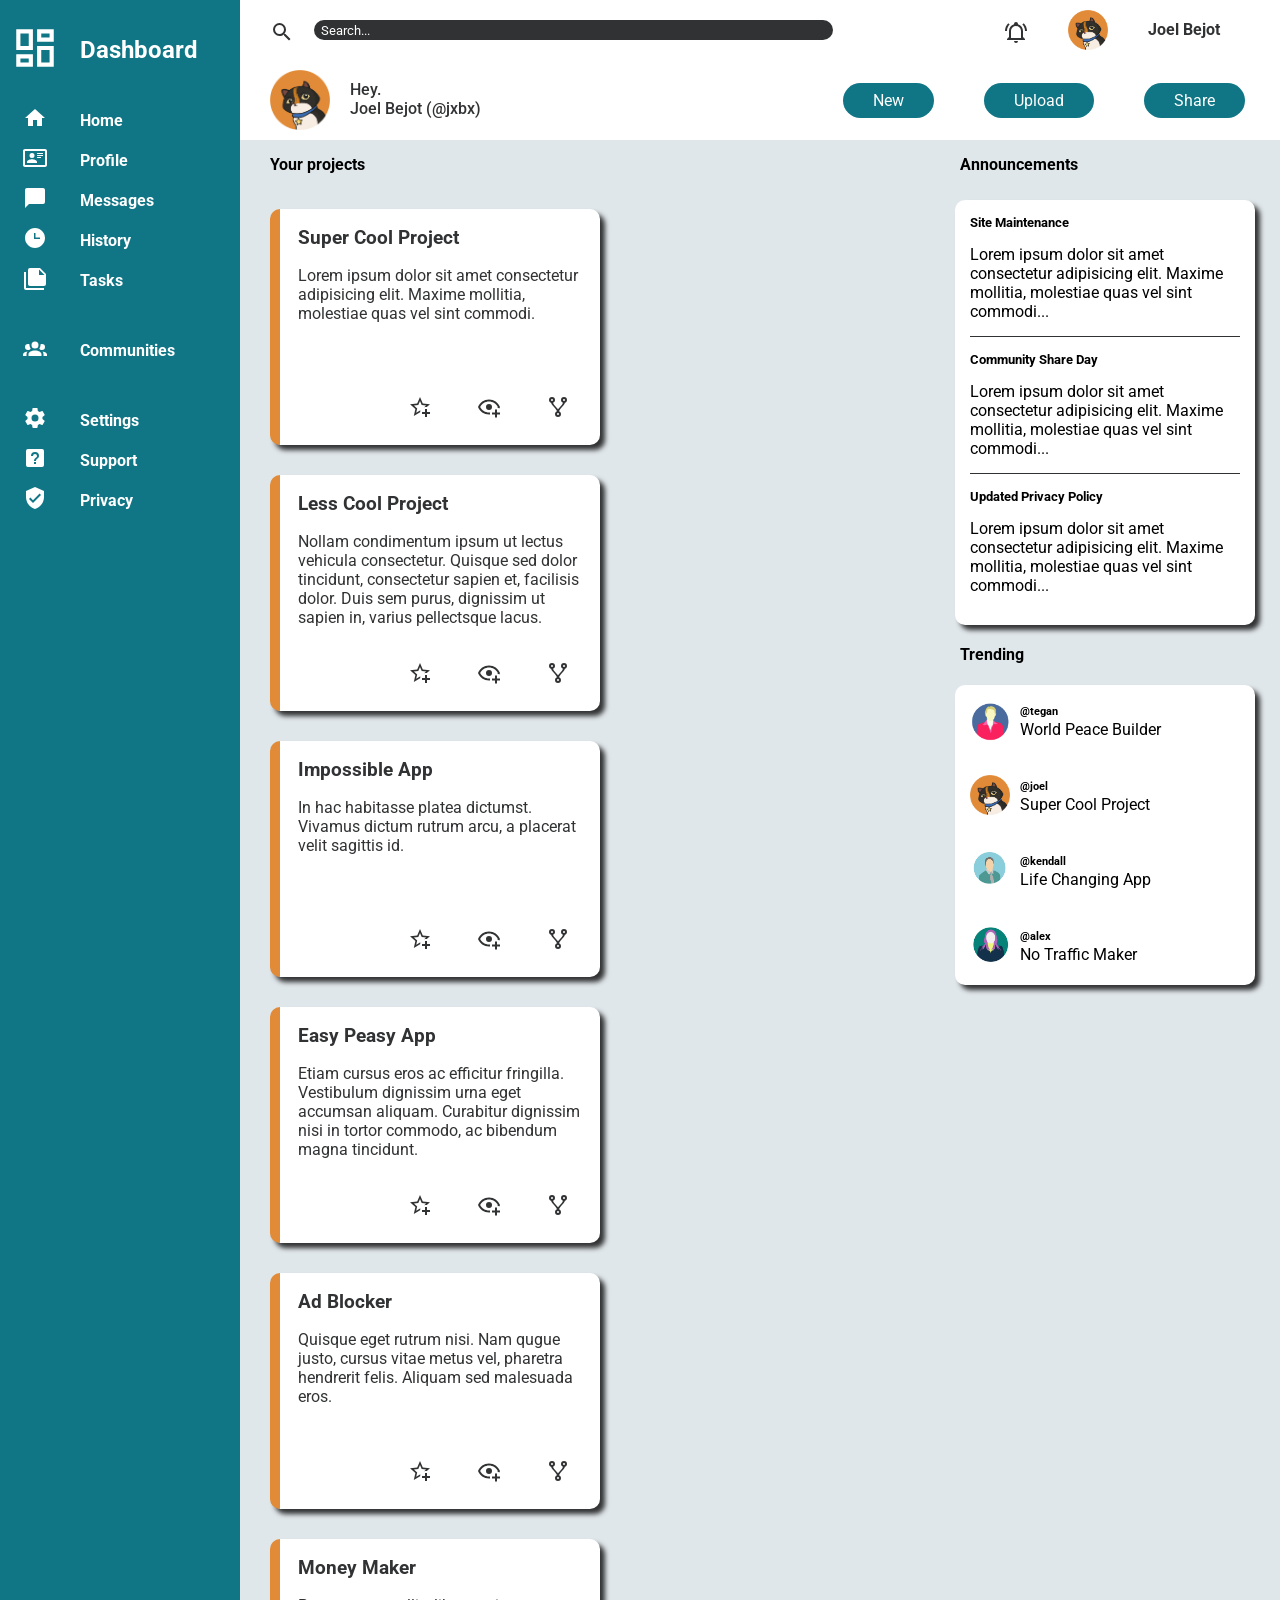
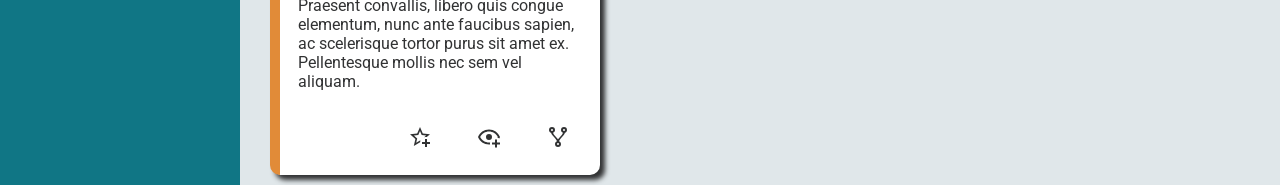
==== commit 6c9fb3a5: "Finished responsive header" ====
--- a/index.html
+++ b/index.html
@@ -76,43 +76,46 @@
       
     </div>
     <div class="header">
-      <div class="top-left">
-        <div class="header-top" id="search-magnify">
-          <label for="search-bar">
-            <svg style="width:24px;height:24px" viewBox="0 0 24 24">
-              <path fill="currentColor" d="M9.5,3A6.5,6.5 0 0,1 16,9.5C16,11.11 15.41,12.59 14.44,13.73L14.71,14H15.5L20.5,19L19,20.5L14,15.5V14.71L13.73,14.44C12.59,15.41 11.11,16 9.5,16A6.5,6.5 0 0,1 3,9.5A6.5,6.5 0 0,1 9.5,3M9.5,5C7,5 5,7 5,9.5C5,12 7,14 9.5,14C12,14 14,12 14,9.5C14,7 12,5 9.5,5Z" />
+      <div class="header-top">
+        <div class="top-left">
+          <div id="search-magnify">
+            <label for="search-bar">
+              <svg style="width:24px;height:24px" viewBox="0 0 24 24">
+                <path fill="currentColor" d="M9.5,3A6.5,6.5 0 0,1 16,9.5C16,11.11 15.41,12.59 14.44,13.73L14.71,14H15.5L20.5,19L19,20.5L14,15.5V14.71L13.73,14.44C12.59,15.41 11.11,16 9.5,16A6.5,6.5 0 0,1 3,9.5A6.5,6.5 0 0,1 9.5,3M9.5,5C7,5 5,7 5,9.5C5,12 7,14 9.5,14C12,14 14,12 14,9.5C14,7 12,5 9.5,5Z" />
+              </svg>
+            </label>
+          </div>
+          <div class="search">
+            <input type="text" name="search-bar" 
+              id="search-bar"
+              placeholder="Search...">
+          </div>
+        </div>
+        <div class="top-right">
+          <div id="name">Joel Bejot</div>
+          <div class="avatar">
+            <img src="cat-avatar.png" alt="cat-avatar" id="cat-avatar-sm">
+          </div>
+          <div class="bell">
+            <svg style="width:24px;height:24px" viewBox="0 0 24 24" id="bell">
+              <path fill="currentColor" d="M10,21H14A2,2 0 0,1 12,23A2,2 0 0,1 10,21M21,19V20H3V19L5,17V11C5,7.9 7.03,5.17 10,4.29C10,4.19 10,4.1 10,4A2,2 0 0,1 12,2A2,2 0 0,1 14,4C14,4.1 14,4.19 14,4.29C16.97,5.17 19,7.9 19,11V17L21,19M17,11A5,5 0 0,0 12,6A5,5 0 0,0 7,11V18H17V11M19.75,3.19L18.33,4.61C20.04,6.3 21,8.6 21,11H23C23,8.07 21.84,5.25 19.75,3.19M1,11H3C3,8.6 3.96,6.3 5.67,4.61L4.25,3.19C2.16,5.25 1,8.07 1,11Z" />
             </svg>
-          </label>
-        </div>
-        <div class="header-top">
-          <input type="text" name="search-bar" id="search-bar">
-        </div>
-      </div>
-      <div class="top-right">
-        <div class="header-top" id="name">Joel Bejot</div>
-        
-        <div class="header-top">
-          <img src="cat-avatar.png" alt="cat-avatar" id="cat-avatar-sm">
-        </div>
-        <div class="header-top">
-          <svg style="width:24px;height:24px" viewBox="0 0 24 24" id="bell">
-            <path fill="currentColor" d="M10,21H14A2,2 0 0,1 12,23A2,2 0 0,1 10,21M21,19V20H3V19L5,17V11C5,7.9 7.03,5.17 10,4.29C10,4.19 10,4.1 10,4A2,2 0 0,1 12,2A2,2 0 0,1 14,4C14,4.1 14,4.19 14,4.29C16.97,5.17 19,7.9 19,11V17L21,19M17,11A5,5 0 0,0 12,6A5,5 0 0,0 7,11V18H17V11M19.75,3.19L18.33,4.61C20.04,6.3 21,8.6 21,11H23C23,8.07 21.84,5.25 19.75,3.19M1,11H3C3,8.6 3.96,6.3 5.67,4.61L4.25,3.19C2.16,5.25 1,8.07 1,11Z" />
-          </svg>
-        </div>
-      </div>
-      <div class="bottom-left">
-        <div class="header-bottom">
+          </div>
+        </div>
+      </div>
+      <div class="header-bottom">
+        <div class="bottom-left">
           <img src="cat-avatar.png" alt="cat-avatar" id="cat-avatar-med">
-        </div>
-        <div class="header-bottom">
-          <div class="name-top">Hey.</div>
-          <div class="name-bottom">Joel Bejot (@jxbx)</div>
-        </div>
-      </div>
-      <div class="bottom-right">
-        <div class="header-bottom" id="share">Share</div>
-        <div class="header-bottom" id="upload">Upload</div>
-        <div class="header-bottom" id="new">New</div>
+          <div class="name-hey">
+            <div class="name-top">Hey.</div>
+            <div class="name-bottom">Joel Bejot (@jxbx)</div>
+          </div>
+        </div>
+        <div class="bottom-right">
+          <div id="share">Share</div>
+          <div id="upload">Upload</div>
+          <div id="new">New</div>
+        </div>
       </div>
     </div>
     <div class="content">
@@ -271,12 +274,36 @@
             <p>Lorem ipsum dolor sit amet consectetur adipisicing elit. Maxime mollitia,
               molestiae quas vel sint commodi...</p>
           </div>
+          <div class="trending-header">Trending</div>
           <div class="trending">
-            <div class="trending-header">Trending</div>
-            <div class="trending-inner" id="trending-1">Trending 1</div>
-            <div class="trending-inner" id="trending-2">Trending 2</div>
-            <div class="trending-inner" id="trending-3">Trending 3</div>
-            <div class="trending-inner" id="trending-4">Trending 4</div>
+            <div class="trending-inner" id="trending-1">
+              <img src="avatar2.png" alt="Avatar 1">
+              <div class="trending-info">
+                <h6>@tegan</h6>
+                <p>World Peace Builder</p>
+              </div>
+            </div>
+            <div class="trending-inner" id="trending-2">
+              <img src="cat-avatar.png" alt="Avatar 2">
+              <div class="trending-info">
+                <h6>@joel</h6>
+                <p>Super Cool Project</p>
+              </div>
+            </div>
+            <div class="trending-inner" id="trending-3">
+              <img src="avatar3.png" alt="Avatar 3">
+              <div class="trending-info">
+                <h6>@kendall</h6>
+                <p>Life Changing App</p>
+              </div>
+            </div>
+            <div class="trending-inner" id="trending-4">
+              <img src="avatar4.png" alt="Avatar 4">
+              <div class="trending-info">
+                <h6>@alex</h6>
+                <p>No Traffic Maker</p>
+              </div>
+            </div>
           </div>
         </div>
       </div>
--- a/style.css
+++ b/style.css
@@ -1,20 +1,19 @@
 * {
   margin: 0px;
   padding: 0px;
-  color: #13366c;
   font-family: "Roboto", Calibri, Verdana, Geneva, Tahoma, sans-serif;
 }
 
 .container {
   display: grid;
   min-width: fit-content;
-  grid-template-columns: 1fr 3fr;
+  grid-template-columns: 240px 1fr;
 }
 
 /* Nav area styles */
 
 .nav {
-  color: #fccbf4;
+  color: white;
   grid-column: 1/2;
   grid-row: 1/3;
   display: grid;
@@ -30,49 +29,73 @@
 }
 
 .nav-item svg {
-  background-color: #fccbf4;
+  background-color: #107685;
 }
 
 .nav, .nav-item {
-  background-color: #fccbf4;
+  background-color: #107685;
 }
 
 #dashboard {
   font-size: 24px;
 }
 
+/* Header area styles */
+
 .header {
   grid-column: 2/3;
   grid-row: 1/2;
   display: grid;
   grid-template-rows: 1fr 1fr;
-  box-shadow: 0px 5px 5px grey;
-  margin-bottom: 2px;
-  background-color: #61ad98;
+  background-color: white;
+  color: #313233;
 }
 
 .header-top, .header-bottom {
-  margin-bottom: 25px;
-}
-
-.top-left, .top-right, .bottom-left, .bottom-right {
-  display: flex;
-}
-
-.top-left, .bottom-left {
+  display: flex;
   flex-direction: row;
-}
-
-.top-right, .bottom-right {
+  flex-wrap: nowrap;
+  justify-content: space-between;
+}
+
+.header-top {
+  grid-row: 1/2;
+}
+
+.header-bottom {
+  grid-row: 2/3;
+}
+
+.top-left {
+  display: flex;
+  flex-direction: row;
+  flex-wrap: nowrap;
+  align-items: stretch;
+  margin: 0px 25px 0px 10px;
+}
+
+.top-right {
+  display: flex;
   flex-direction: row-reverse;
-}
-
-.top-left, .top-right {
-  grid-row: 1/2;
-}
-
-.bottom-left, .bottom-right {
-  grid-row: 2/3;
+  flex-wrap: nowrap;
+  align-items: stretch;
+  margin: 10px 10px 0px 10px;
+}
+
+.bottom-left {
+  display: flex;
+  flex-direction: row;
+  flex-wrap: nowrap;
+  align-items: stretch;
+  margin: 0px 25px 10px 10px;
+}
+
+.bottom-right {
+  display: flex;
+  flex-direction: row-reverse;
+  flex-wrap: nowrap;
+  align-items: stretch;
+  margin: 0px 10px 10px 10px;
 }
 
 #search-magnify {
@@ -85,19 +108,20 @@
 input[type=text] {
   margin-top: 20px;
   height: 20px;
-  background-color: #13366c;
+  background-color: #313233;
   border-radius: 18px;
   border: none;
-  color: #160c0d;
-  width: 350px;
+  color: white;
+  width: max(40vw, 250px);
+  padding-left: 7px;
 }
 
 input[type=text]:focus {
   outline: none;
 }
 
-.top-right {
-  margin: 10px;
+input[type=text]::placeholder {
+  color: white;
 }
 
 #name {
@@ -132,24 +156,17 @@
 }
 
 #new, #upload, #share {
-  background-color: #fccbf4;
+  color: white;
+  background-color: #107685;
   border-radius: 25px;
-  padding: 15px 30px;
+  padding: 8px 30px;
   margin: auto 25px;
 }
 
-.bottom-left {
-  margin-top: 10px;
-}
-
-.bottom-right {
-  margin: 0px 30px 10px 30px;
-}
-
 /* Main content area styles */
 
 .content {
-  background-color: #d2b09b;
+  background-color: #e0e7ea;
   grid-column: 2/3;
   grid-row: 2/3;
 }
@@ -162,7 +179,7 @@
 .projects {
   display: grid;
   grid-template-columns: repeat(auto-fill, 350px);
-  grid-template-rows: 1fr repeat(6, 250px);
+  grid-template-rows: 1fr repeat(6, 256px);
   gap: 10px;
   margin-left: 20px;
 }
@@ -175,11 +192,11 @@
 
 .tiles {
   margin: 10px 10px;
-  color: black;
+  color: #313233;
   background-color: white;
-  box-shadow: 5px 5px 5px black;
+  box-shadow: 5px 5px 5px #313233;
   border-radius: 10px;
-  border-left: 10px solid black;
+  border-left: 10px solid #e18b38;
   display: grid;
   grid-template-rows: 1fr 1fr 50px;
 }
@@ -216,25 +233,27 @@
 .right-sidebar {
   display: grid;
   grid-template-columns: 100%;
-  grid-template-rows: 60px 425px;
-  background-color: beige;
+  grid-template-rows: 60px 425px 60px 300px;
+  background-color: #e0e7ea;
 }
 
 .sidebar-header {
+  grid-row: 1/2;
   margin: 15px 0px 0px 30px;
   font-weight: bold;
 }
 
 .announcements {
+  grid-row: 2/3;
   background-color: white;
   color: black;
-  box-shadow: 3px 3px 3px grey;
+  box-shadow: 5px 5px 5px #313233;
   border-radius: 10px;
   margin: 0px 25px 0px 25px;
 }
 
 .announcement {
-  border-bottom: 1px solid grey;
+  border-bottom: 1px solid #313233;
   padding-bottom: 15px;
 }
 
@@ -243,38 +262,57 @@
 }
 
 .trending {
-  display: grid;
-  grid-template-rows: 50px repeat(4, 75px);  
-  margin: 25px 25px 0px 25px;
+  grid-row: 4/5;
+  display: grid;
+  grid-template-rows: repeat(4, 75px);  
+  margin: 0px 25px 0px 25px;
+  background-color: white;
+  border-radius: 10px;
+  box-shadow: 5px 5px 5px #313233;
 }
 
 .trending-header {
-  margin: 30px;
+  grid-row: 3/4;
+  margin: 20px 30px 0px 30px;
   font-weight: bold;
-  grid-row: 1/2;
 }
 
 .trending-inner {
   display: grid;
-  grid-template-columns: 100px 1fr;
-  background-color: white;
-  box-shadow: 3px 3px 3px black;
-
+  grid-template-columns: 50px 1fr;
+  margin: 15px;
 }
 
 #trending-1 {
-  grid-row: 2/3;
+  grid-row: 1/2;
 }
 
 #trending-2 {
+  grid-row: 2/3;
+}
+
+#trending-3 {
   grid-row: 3/4;
 }
 
-#trending-3 {
-  grid-row: 4/5;
-}
-
 #trending-4 {
-  grid-row: 5/6
-}
-
+  grid-row: 4/5
+}
+
+.trending img {
+  width: 40px;
+}
+
+.trending-info {
+  display: grid;
+  grid-template-rows: 15px 1fr;
+  padding-top: 5px;
+}
+
+.trending-info h6 {
+  grid-row: 1/2;
+}
+
+.trending-info p {
+  grid-row: 2/3;
+}
